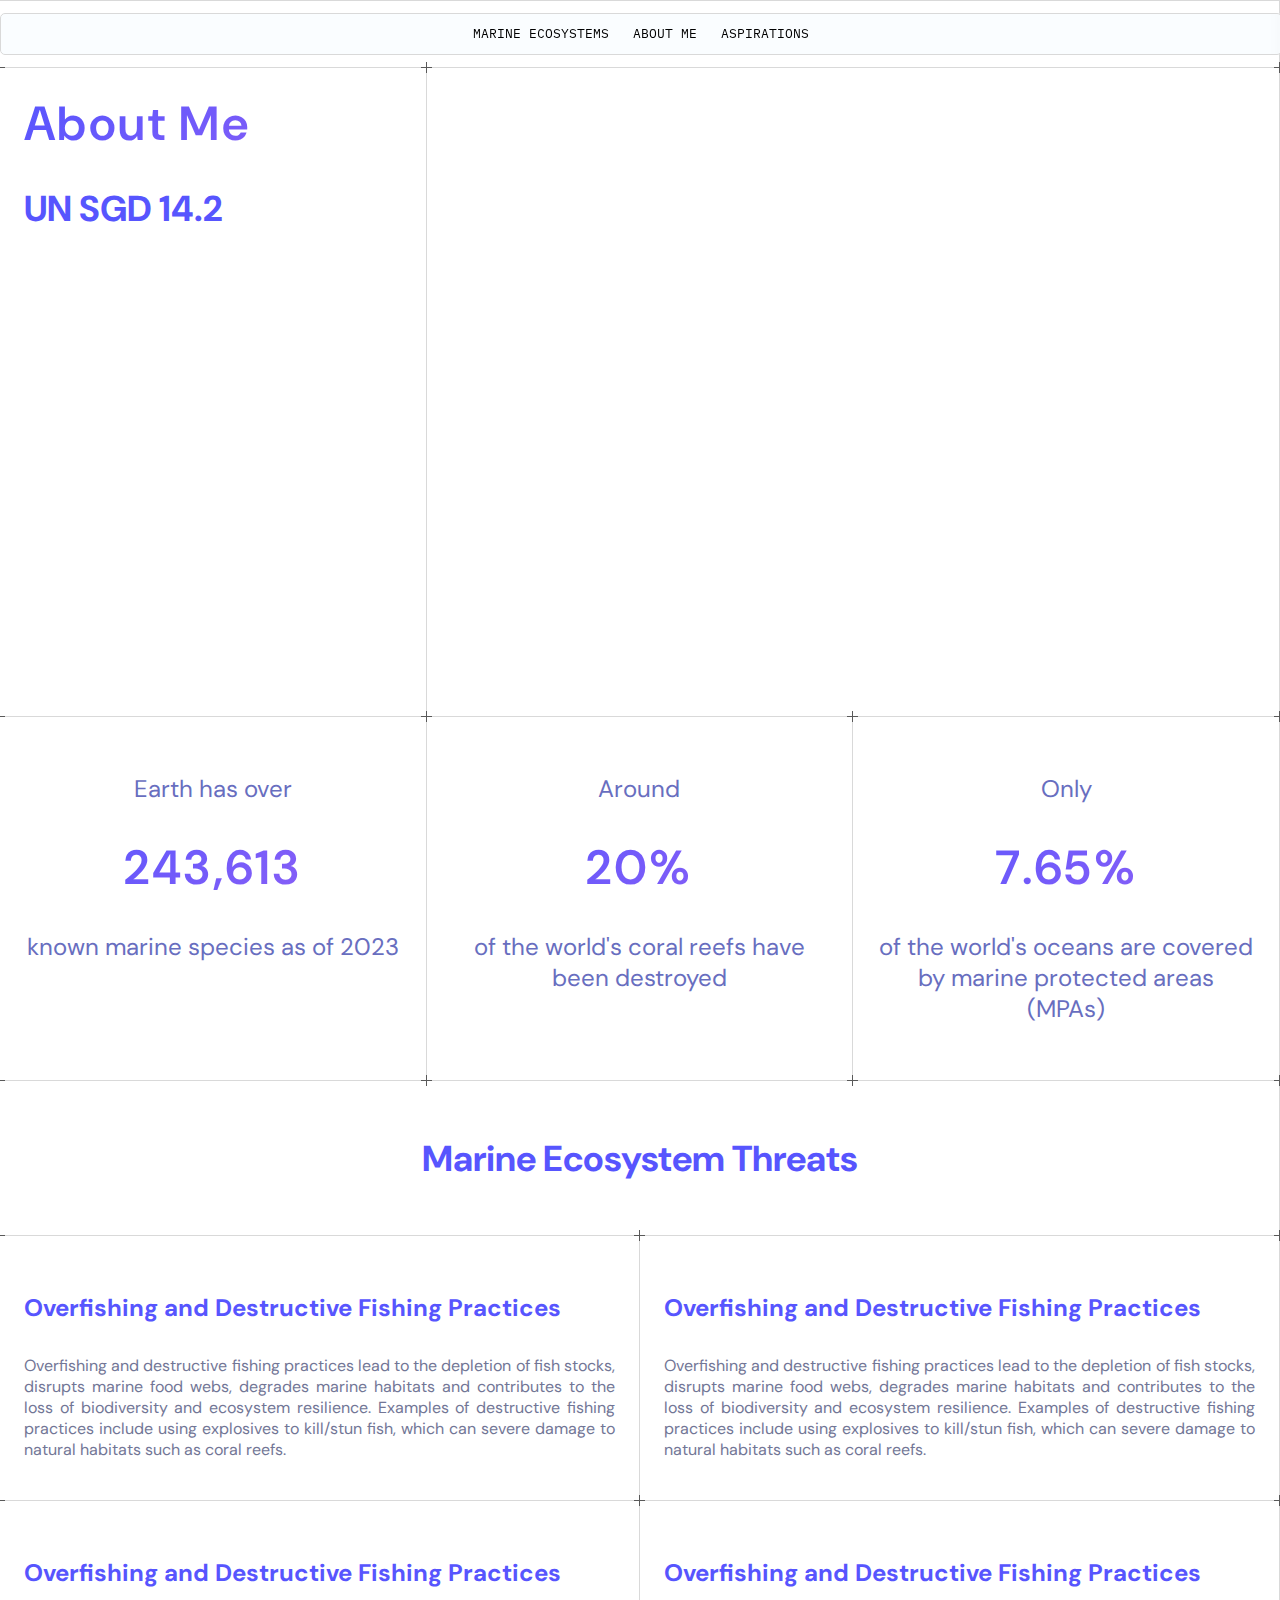
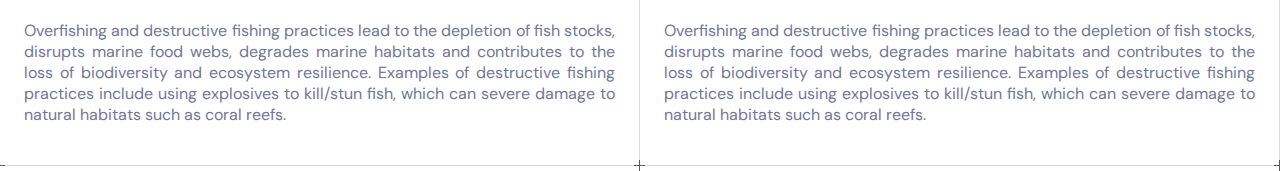
==== about-me.html @ d5c1db72 "remove smooth scroll" ====
<!DOCTYPE html>
<!--[if lt IE 7]>      <html class="no-js lt-ie9 lt-ie8 lt-ie7"> <![endif]-->
<!--[if IE 7]>         <html class="no-js lt-ie9 lt-ie8"> <![endif]-->
<!--[if IE 8]>         <html class="no-js lt-ie9"> <![endif]-->
<!--[if gt IE 8]>      <html class="no-js"> <!--<![endif]-->
<html>
    <head>
        <meta charset="utf-8">
        <meta http-equiv="X-UA-Compatible" content="IE=edge">
        <title></title>
        <meta name="description" content="">
        <meta name="viewport" content="width=device-width, initial-scale=1">
        <link rel="stylesheet" href="style.css">
        <link rel="stylesheet" href="gridstyle.css">
        <link rel="stylesheet" href="textnavstyle.css">
        <link rel="preconnect" href="https://fonts.googleapis.com">
        <link rel="preconnect" href="https://fonts.gstatic.com" crossorigin>
        <link href="https://fonts.googleapis.com/css2?family=DM+Sans:ital,opsz,wght@0,9..40,100..1000;1,9..40,100..1000&display=swap" rel="stylesheet">
        <script type="importmap">
            {
              "imports": {
                "three": "https://cdn.jsdelivr.net/npm/three@0.164.1/build/three.module.js",
                "three/addons/": "https://cdn.jsdelivr.net/npm/three@0.164.1/examples/jsm/"
              }
            }
          </script>         
    </head>
    <body>
        <div class="navwrapper">

            <div class="navbar">
                <nav>
                    <a href='/index.html' class="scrambletext" data-value="MARINE ECOSYSTEMS">MARINE ECOSYSTEMS</a>
                    <a href='/about-me.html'class="scrambletext" data-value="ABOUT ME">ABOUT ME</a>
                    <a class="scrambletext" data-value="ASPIRATIONS">ASPIRATIONS</a>
                </nav>
            </div>
        </div>
        <div class="smooth-scroll-wrapper">
            <div class="grid-container">
                <div class="grid-item" id="top-padding">
                </div>
                <div class="grid-item">
                    <section class="hero-section">
                        <h1>About Me</h1>
                        <h2>UN SGD 14.2</h2>
                        <span class="top-left-corner"></span>
                        <span class="top-right-corner"></span>
                        <span class="bottom-left-corner"></span>
                        <span class="bottom-right-corner"></span>
                    </section>
                </div>
                <div id="coral-container" class="grid-item coral-scene">
                    <canvas id="glCanvas" width="500px"></canvas>
                    <span class="top-left-corner"></span>
                    <span class="top-right-corner"></span>
                    <span class="bottom-left-corner"></span>
                </div>
            </div>

            <div class="grid-container facts-section">
                <div class="grid-item stat">
                    <h4>Earth has over</h4>
                    <h1>243,613</h1>
                    <h4>known marine species as of 2023</h4>
                    <span class="top-left-corner"></span>
                    <span class="top-right-corner"></span>
                    <span class="bottom-left-corner"></span>
                    <span class="bottom-right-corner"></span>
                </div>
                <div class="grid-item stat">
                    <h4>Around</h4>
                    <h1>20%</h1>
                    <h4>of the world's coral reefs have been destroyed</h4>
                    <span class="top-left-corner"></span>
                    <span class="top-right-corner"></span>
                    <span class="bottom-left-corner"></span>
                    <span class="bottom-right-corner"></span>
                </div>
                <div class="grid-item stat">
                    <h4>Only</h4>
                    <h1>7.65%</h1>
                    <h4>of the world's oceans are covered by marine protected areas (MPAs)</h4>
                    <span class="top-left-corner"></span>
                    <span class="top-right-corner"></span>
                    <span class="bottom-left-corner"></span>
                    <span class="bottom-right-corner"></span>
                </div>
                
            </div>
            
            <div class="grid-container">
                <div class="grid-item section-title">
                    <h2>Marine Ecosystem Threats</h2>
                </div>
            </div>
            
            <div class="grid-container column-2">
                <div class="grid-item">
                    <h4>Overfishing and Destructive Fishing Practices</h4>
                    <p>Overfishing and destructive fishing practices lead to the depletion of fish stocks, disrupts marine food webs, degrades marine habitats and contributes to the loss of biodiversity and ecosystem resilience. Examples of destructive fishing practices include using explosives to kill/stun fish, which can severe damage to natural habitats such as coral reefs.</p>
                    <span class="top-left-corner"></span>
                    <span class="top-right-corner"></span>
                    <span class="bottom-left-corner"></span>
                    <span class="bottom-right-corner"></span>
                </div> 
                <div class="grid-item">
                    <h4>Overfishing and Destructive Fishing Practices</h4>
                    <p>Overfishing and destructive fishing practices lead to the depletion of fish stocks, disrupts marine food webs, degrades marine habitats and contributes to the loss of biodiversity and ecosystem resilience. Examples of destructive fishing practices include using explosives to kill/stun fish, which can severe damage to natural habitats such as coral reefs.</p>
                    <span class="top-left-corner"></span>
                    <span class="top-right-corner"></span>
                    <span class="bottom-left-corner"></span>
                    <span class="bottom-right-corner"></span>
                </div> 
                <div class="grid-item">
                    <h4>Overfishing and Destructive Fishing Practices</h4>
                    <p>Overfishing and destructive fishing practices lead to the depletion of fish stocks, disrupts marine food webs, degrades marine habitats and contributes to the loss of biodiversity and ecosystem resilience. Examples of destructive fishing practices include using explosives to kill/stun fish, which can severe damage to natural habitats such as coral reefs.</p>
                    <span class="top-left-corner"></span>
                    <span class="top-right-corner"></span>
                    <span class="bottom-left-corner"></span>
                    <span class="bottom-right-corner"></span>
                </div> 
                <div class="grid-item">
                    <h4>Overfishing and Destructive Fishing Practices</h4>
                    <p>Overfishing and destructive fishing practices lead to the depletion of fish stocks, disrupts marine food webs, degrades marine habitats and contributes to the loss of biodiversity and ecosystem resilience. Examples of destructive fishing practices include using explosives to kill/stun fish, which can severe damage to natural habitats such as coral reefs.</p>
                    <span class="top-left-corner"></span>
                    <span class="top-right-corner"></span>
                    <span class="bottom-left-corner"></span>
                    <span class="bottom-right-corner"></span>
                </div> 
            </div>
            
            <!--[if lt IE 7]>
                <p class="browsehappy">You are using an <strong>outdated</strong> browser. Please <a href="#">upgrade your browser</a> to improve your experience.</p>
            <![endif]-->
        </div>
        <!-- <script src="smooth-scroll.js"></script> -->
        <script src="scramble.js"></script>
    </body>
</html>
---- style.css ----
html {
  width: 100%;
}

body {
    margin: 0;
    font-family: "DM Sans", sans-serif;
   background-image: url('bluefedbackground.jpg');
    background-size: cover;
    width: 100%;
    overflow-x: hidden;
}




/* NavBar */

.navwrapper {
  position: fixed !important;
  z-index: 2;
  width: 100%;
}

.navbar {
  height: 20px;
  padding-top: 8px;
  padding-bottom: 12px;
  grid-column: span 3;
  max-width: 1376px;
  width: 100%;
  margin: auto;
  margin-top: 13px;
  border: #D9D9D9 1px solid;
  border-radius: 5px;
  background: rgba( 240, 249, 255, 0.35 );
  backdrop-filter: blur( 4px );
  -webkit-backdrop-filter: blur( 4px );
}

nav {
  margin: auto;
  width: fit-content;
  float: center;
}

nav a {
  font-family: "IBMPlexMono-Regular";
  padding-left: 10px;
  padding-right: 10px;
  font-size: 0.8em;
  cursor: pointer;
  transition: color 0.4s ease-in-out;
  text-decoration: none;
  color: black;
}

nav a:hover {
  color: #2733df;
}

/* Hero Section */

#top-padding {
    height: 2vh;
    grid-column: span 3;
}


.hero-text h2 {
  color: #2733df;

}

.coral-scene {
  padding: 0px;
  height: 600px;
}

@media only screen and (max-width: 600px) {
  .coral-scene {
    width: 0px;
  }
}

@media only screen and (min-width: 600px) {
  .coral-scene {
    grid-column: span 2;
  }
}



/* Hero Section */

.hero-section {
  min-width: 400px;
}

#glCanvas {
  position: relative;
  width: 100%;
  height: auto;
}

/* Facts Section */
.facts-section h4 {
  color: #686EBF;
  font-weight: 400;
}

  /* Statistics Styling */

  .stat {
    text-align: center;
  }

  /* section title styling */
  .section-title h2 {
    text-align: center;
  }
---- gridstyle.css ----
/* Grid Styling */

.grid-container {
        max-width: 1400px;
        display: grid;
        /* repeat(repetition amount, track listing)  */ 
        align-items: stretch;
        margin: auto;
        box-sizing: border-box;
        grid-template-columns: repeat(auto-fit, minmax(400px, 1fr)); 
      }
      
    .column-2 {
        grid-template-columns: repeat(auto-fit, minmax(500px, 1fr)) !important; 
    }
    
    .grid-item {
        position: relative;
        padding: 1.5em;
        border: 1px solid #D9D9D9;
        margin-bottom: -1px;
        margin-left: -1px;
    }
    
    /* Pseudo Elements */
    
    /* Both Lines */
    
    .grid-item::before,
    .grid-item::after {
        content: "";
        background-color: #D9D9D9;
        position: absolute;
        box-sizing:border-box;
        width: 200vw;
        height: 1px;
        left: -200%;
    
    }
    
    /* Top Row Line */
    
    .grid-item::after {
        top: -1px;
    
    }
    
    /* Bottom Row Line */
    
    .grid-item::before {
        bottom:-1px;
    
    }
    
    
    /* intersection */
    /* create center element to apply pseudo elements */
    .top-right-corner, .bottom-right-corner, .top-left-corner, .bottom-left-corner {
        width: 1px;
        height: 1px;
        position: absolute;
        
    }
    /* create vertical line of intersection */
    .top-right-corner::before, .bottom-right-corner::before, .top-left-corner::before, .bottom-left-corner::before {
        content: "";
        position: absolute;
        height: 11px;
        width: 1px;
        background-color: #595959;
        z-index: 2;
        top: -5px;
    }
    /* create horizontal line of intersection */
    .top-right-corner::after, .bottom-right-corner::after, .top-left-corner::after, .bottom-left-corner::after {
        content: "";
        position: absolute;
        height: 1px;
        width: 11px;
        background-color: #595959;
        z-index: 2;
        left: -5px;
    }
    /* position center element at the grid intersections */
    .top-right-corner {
        top: -1px;
        right: -1px;
    }
     
    .bottom-right-corner {
        bottom: -1px;
        right: -1px;
    }
    
    .top-left-corner {
        top: -1px;
        left: -1px;
    }
    
    .bottom-left-corner {
        bottom: -1px;
        left: -1px;
    }
    
    .stat > .top-right-corner::before, .top-left-corner::before, .bottom-left-corner::before, .bottom-right-corner::before {
        left: 0px;
    }
---- textnavstyle.css ----
@font-face {
    font-family: 'IBMPlexMono-Regular';
    src: url('IBMPlexMono-Regular.ttf');
  }
  
  @keyframes move-bg {
    to {
      background-position: 400% 0;
    }
  }
  
  h1 {
    font-size: 3em;
    color: #5755FE;
    margin: 0;
    font-weight: 600;
    letter-spacing: 0.05em;
    background: linear-gradient(
      -45deg,
      #5755FE,
      #c46bee,
      #5755FE
    ) 0 0 / 400% 100%;
    color: transparent;
    -webkit-background-clip: text;
    background-clip: text;
    animation: move-bg 15s infinite linear;
  }
  
  h2 {
    font-size: 2.25em;
    color: #5755FE;
  }
  
  h3 {
    font-size: 1.76em;
    color: #5755FE;
  }
  
  h4 {
    font-size: 1.5em;
    color: #5755FE;
  }
  
  h5 {
    font-size: 1.25em;
  }
  
  p {
    color: #727696;
    text-align: justify;
  }
  

  /* NavBar */

.navwrapper {
  position: fixed !important;
  z-index: 2;
  width: 100%;
}

.navbar {
  height: 20px;
  padding-top: 8px;
  padding-bottom: 12px;
  grid-column: span 3;
  max-width: 1376px;
  width: 100%;
  margin: auto;
  margin-top: 13px;
  border: #D9D9D9 1px solid;
  border-radius: 5px;
  background: rgba( 240, 249, 255, 0.35 );
  backdrop-filter: blur( 4px );
  -webkit-backdrop-filter: blur( 4px );
}

nav {
  margin: auto;
  width: fit-content;
  float: center;
}

nav a {
  font-family: "IBMPlexMono-Regular";
  padding-left: 10px;
  padding-right: 10px;
  font-size: 0.8em;
  cursor: pointer;
  transition: color 0.4s ease-in-out;
  text-decoration: none;
  color: black;
}

nav a:hover {
  color: #2733df;
}
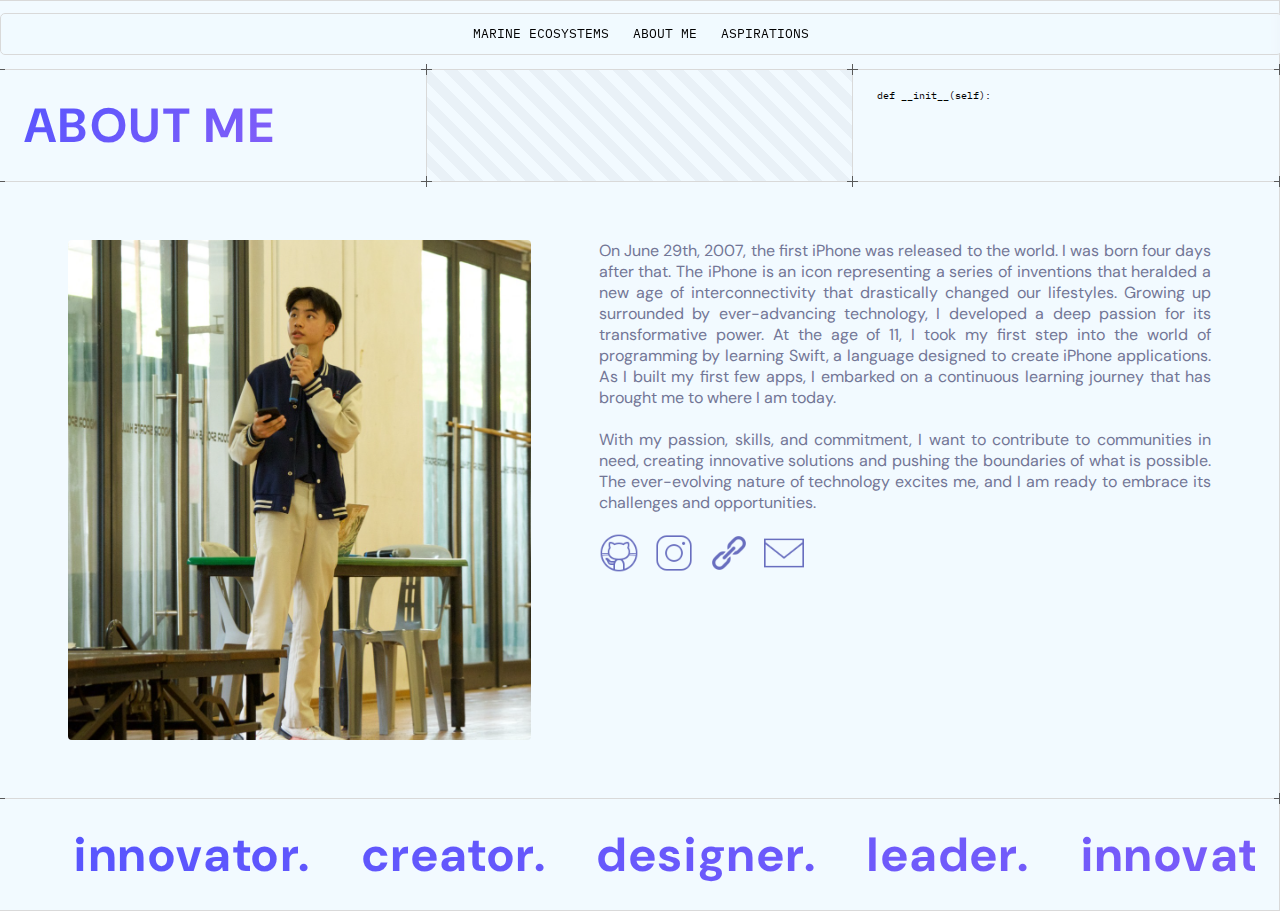
==== commit 418a5b38: "added aspirations page, finished about me page" ====
--- a/about-me.html
+++ b/about-me.html
@@ -1,29 +1,17 @@
 <!DOCTYPE html>
-<!--[if lt IE 7]>      <html class="no-js lt-ie9 lt-ie8 lt-ie7"> <![endif]-->
-<!--[if IE 7]>         <html class="no-js lt-ie9 lt-ie8"> <![endif]-->
-<!--[if IE 8]>         <html class="no-js lt-ie9"> <![endif]-->
-<!--[if gt IE 8]>      <html class="no-js"> <!--<![endif]-->
-<html>
+<html lang="en">
     <head>
         <meta charset="utf-8">
         <meta http-equiv="X-UA-Compatible" content="IE=edge">
-        <title></title>
+        <title>About ME</title>
         <meta name="description" content="">
         <meta name="viewport" content="width=device-width, initial-scale=1">
-        <link rel="stylesheet" href="style.css">
-        <link rel="stylesheet" href="gridstyle.css">
-        <link rel="stylesheet" href="textnavstyle.css">
+        <link rel="stylesheet" href="css/about-me.css">
+        <link rel="stylesheet" href="css/gridstyle.css">
+        <link rel="stylesheet" href="css/textnavstyle.css">
         <link rel="preconnect" href="https://fonts.googleapis.com">
         <link rel="preconnect" href="https://fonts.gstatic.com" crossorigin>
         <link href="https://fonts.googleapis.com/css2?family=DM+Sans:ital,opsz,wght@0,9..40,100..1000;1,9..40,100..1000&display=swap" rel="stylesheet">
-        <script type="importmap">
-            {
-              "imports": {
-                "three": "https://cdn.jsdelivr.net/npm/three@0.164.1/build/three.module.js",
-                "three/addons/": "https://cdn.jsdelivr.net/npm/three@0.164.1/examples/jsm/"
-              }
-            }
-          </script>         
     </head>
     <body>
         <div class="navwrapper">
@@ -31,110 +19,82 @@
             <div class="navbar">
                 <nav>
                     <a href='/index.html' class="scrambletext" data-value="MARINE ECOSYSTEMS">MARINE ECOSYSTEMS</a>
-                    <a href='/about-me.html'class="scrambletext" data-value="ABOUT ME">ABOUT ME</a>
-                    <a class="scrambletext" data-value="ASPIRATIONS">ASPIRATIONS</a>
+                    <a href='/about-me.html' class="scrambletext" data-value="ABOUT ME">ABOUT ME</a>
+                    <a href='/aspirations.html' class="scrambletext" data-value="ASPIRATIONS">ASPIRATIONS</a>
                 </nav>
             </div>
         </div>
-        <div class="smooth-scroll-wrapper">
+        <section class="about">
             <div class="grid-container">
                 <div class="grid-item" id="top-padding">
                 </div>
-                <div class="grid-item">
-                    <section class="hero-section">
-                        <h1>About Me</h1>
-                        <h2>UN SGD 14.2</h2>
-                        <span class="top-left-corner"></span>
-                        <span class="top-right-corner"></span>
-                        <span class="bottom-left-corner"></span>
-                        <span class="bottom-right-corner"></span>
-                    </section>
-                </div>
-                <div id="coral-container" class="grid-item coral-scene">
-                    <canvas id="glCanvas" width="500px"></canvas>
-                    <span class="top-left-corner"></span>
-                    <span class="top-right-corner"></span>
-                    <span class="bottom-left-corner"></span>
-                </div>
-            </div>
-
-            <div class="grid-container facts-section">
-                <div class="grid-item stat">
-                    <h4>Earth has over</h4>
-                    <h1>243,613</h1>
-                    <h4>known marine species as of 2023</h4>
+                <div class="grid-item title-item">
+                    <h1>ABOUT ME</h1>
                     <span class="top-left-corner"></span>
                     <span class="top-right-corner"></span>
                     <span class="bottom-left-corner"></span>
                     <span class="bottom-right-corner"></span>
                 </div>
-                <div class="grid-item stat">
-                    <h4>Around</h4>
-                    <h1>20%</h1>
-                    <h4>of the world's coral reefs have been destroyed</h4>
+                <div class="grid-item filler-item">
                     <span class="top-left-corner"></span>
                     <span class="top-right-corner"></span>
                     <span class="bottom-left-corner"></span>
                     <span class="bottom-right-corner"></span>
                 </div>
-                <div class="grid-item stat">
-                    <h4>Only</h4>
-                    <h1>7.65%</h1>
-                    <h4>of the world's oceans are covered by marine protected areas (MPAs)</h4>
+                <div class="grid-item code-item">
+                    <div id="code-container"></div>
+
                     <span class="top-left-corner"></span>
                     <span class="top-right-corner"></span>
                     <span class="bottom-left-corner"></span>
                     <span class="bottom-right-corner"></span>
                 </div>
-                
-            </div>
-            
-            <div class="grid-container">
-                <div class="grid-item section-title">
-                    <h2>Marine Ecosystem Threats</h2>
-                </div>
-            </div>
-            
-            <div class="grid-container column-2">
-                <div class="grid-item">
-                    <h4>Overfishing and Destructive Fishing Practices</h4>
-                    <p>Overfishing and destructive fishing practices lead to the depletion of fish stocks, disrupts marine food webs, degrades marine habitats and contributes to the loss of biodiversity and ecosystem resilience. Examples of destructive fishing practices include using explosives to kill/stun fish, which can severe damage to natural habitats such as coral reefs.</p>
-                    <span class="top-left-corner"></span>
+                <div class="grid-item content-item">
+                    <img src="assets/kazu.JPG" alt="Kazu Ho Jie An">
+                    <div class="text">
+                        <p>On June 29th, 2007, the first iPhone was released to the world. I was born four days after that. The iPhone is an icon representing a series of inventions that heralded a new age of interconnectivity that drastically changed our lifestyles. Growing up surrounded by ever-advancing technology, I developed a deep passion for its transformative power. At the age of 11, I took my first step into the world of programming by learning Swift, a language designed to create iPhone applications. As I built my first few apps, I embarked on a continuous learning journey that has brought me to where I am today.
+                        <br><br>
+                        With my passion, skills, and commitment, I want to contribute to communities in need, creating innovative solutions and pushing the boundaries of what is possible. The ever-evolving nature of technology excites me, and I am ready to embrace its challenges and opportunities.</p>
+                        <div class="socials">
+                            <a href="https://github.com/kaz-uuu">
+                                <img src="assets/icons8-github-50.png" alt="github">
+                            </a>
+                            <a href="https://www.instagram.com/k4zu.mp3/">
+                                <img src="assets/icons8-instagram-50.png" alt="instagram">
+                            </a>
+                            <a  href="https://kazu.digital">
+                                <img src="assets/icons8-link-50.png" alt="site-link">
+                            </a>
+                            <a href="mailto:kazu.24@ichat.sp.edu.sg">
+                                <img src="assets/icons8-email-50.png" alt="email">
+                            </a>
+                            </div>
+                    </div>
+                            <span class="top-left-corner"></span>
                     <span class="top-right-corner"></span>
                     <span class="bottom-left-corner"></span>
                     <span class="bottom-right-corner"></span>
-                </div> 
-                <div class="grid-item">
-                    <h4>Overfishing and Destructive Fishing Practices</h4>
-                    <p>Overfishing and destructive fishing practices lead to the depletion of fish stocks, disrupts marine food webs, degrades marine habitats and contributes to the loss of biodiversity and ecosystem resilience. Examples of destructive fishing practices include using explosives to kill/stun fish, which can severe damage to natural habitats such as coral reefs.</p>
+                </div>
+                
+                <div class="grid-item bottom-banner">
+                    <div class="marquee-container">
+                        <div class="marquee">
+                            <h1>&emsp;innovator.&emsp;creator.&emsp;designer.&emsp;leader.&emsp;innovator.&emsp;creator.&emsp;designer.&emsp;leader.&emsp;</h1>
+                        </div>
+                    </div>
                     <span class="top-left-corner"></span>
                     <span class="top-right-corner"></span>
-                    <span class="bottom-left-corner"></span>
-                    <span class="bottom-right-corner"></span>
-                </div> 
-                <div class="grid-item">
-                    <h4>Overfishing and Destructive Fishing Practices</h4>
-                    <p>Overfishing and destructive fishing practices lead to the depletion of fish stocks, disrupts marine food webs, degrades marine habitats and contributes to the loss of biodiversity and ecosystem resilience. Examples of destructive fishing practices include using explosives to kill/stun fish, which can severe damage to natural habitats such as coral reefs.</p>
-                    <span class="top-left-corner"></span>
-                    <span class="top-right-corner"></span>
-                    <span class="bottom-left-corner"></span>
-                    <span class="bottom-right-corner"></span>
-                </div> 
-                <div class="grid-item">
-                    <h4>Overfishing and Destructive Fishing Practices</h4>
-                    <p>Overfishing and destructive fishing practices lead to the depletion of fish stocks, disrupts marine food webs, degrades marine habitats and contributes to the loss of biodiversity and ecosystem resilience. Examples of destructive fishing practices include using explosives to kill/stun fish, which can severe damage to natural habitats such as coral reefs.</p>
-                    <span class="top-left-corner"></span>
-                    <span class="top-right-corner"></span>
-                    <span class="bottom-left-corner"></span>
-                    <span class="bottom-right-corner"></span>
-                </div> 
+                
+                </div>
             </div>
+        </section>
+
             
             <!--[if lt IE 7]>
                 <p class="browsehappy">You are using an <strong>outdated</strong> browser. Please <a href="#">upgrade your browser</a> to improve your experience.</p>
             <![endif]-->
-        </div>
         <!-- <script src="smooth-scroll.js"></script> -->
-        <script src="scramble.js"></script>
+        <script src="javascript/scramble.js"></script>
+        <script src="javascript/code-animation.js"></script>
     </body>
 </html>--- a/css/about-me.css
+++ b/css/about-me.css
@@ -0,0 +1,104 @@
+html {
+        width: 100%;
+      }
+      
+body {
+        margin: 0;
+        font-family: "DM Sans", sans-serif;
+        /* background-image: url('bluefedbackground.jpg'); */
+        background-size: cover;
+        width: 100%;
+        overflow-x: hidden;
+        background-color: #F2FAFF;
+}
+
+@font-face {
+        font-family: 'IBMPlexMono-Regular';
+        src: url('../fonts/IBMPlexMono-Regular.ttf');
+}
+
+
+/* About Me Section */
+
+.about-item > h1 {
+        font-weight: 800;
+}
+
+/* Code Animation */
+#code-container {
+        font-size: 0.6em;
+        font-family: "IBMPlexMono-Regular";
+        white-space: pre;
+        line-height: 1.5;
+        display: flex;
+        flex-direction: column;
+        justify-content: flex-end;
+}
+
+.code-item {
+        padding-top: 19px !important;
+        padding-bottom: 19px !important;
+}
+
+.filler-item {
+        background: repeating-linear-gradient(
+                45deg,
+                #606cbc00,
+                #16237700 10px,
+                #e9f1f7 10px,
+                #e9f1f7  20px
+        );
+}
+
+.content-item {
+        grid-column: span 3;
+        height: fit-content;
+        display: flex;
+        flex-direction: row;
+        gap: 68px;
+        padding: 58px 68px 58px 68px !important;
+}
+
+.content-item > img {
+        height: 500px;
+        border-radius: 4px;
+}
+
+.text p {
+        margin: 0;
+}
+
+.socials {
+        width: 100%;
+        display: flex;
+        margin: auto;
+        gap: 15px;
+        align-content: center;
+        margin-top: 20px;
+}
+
+.socials img {
+        height: 40px;
+}
+
+.bottom-banner {
+        grid-column: span 3;
+}
+
+.marquee-container {
+        width: 100%;
+        overflow: hidden;
+        white-space: nowrap;
+    }
+    .marquee {
+        display: inline-block;
+        animation: marquee 13s linear infinite;
+    }
+    @keyframes marquee {
+        0% {
+            transform: translateX(0%);
+        }
+        100% {
+            transform: translateX(-50%);
+        }
+    }--- a/css/gridstyle.css
+++ b/css/gridstyle.css
@@ -0,0 +1,109 @@
+/* Grid Styling */
+
+.grid-container {
+        max-width: 1400px;
+        display: grid;
+        /* repeat(repetition amount, track listing)  */ 
+        align-items: stretch;
+        margin: auto;
+        box-sizing: border-box;
+        grid-template-columns: repeat(auto-fit, minmax(400px, 1fr)); 
+      }
+      
+    .column-2 {
+        grid-template-columns: repeat(auto-fit, minmax(500px, 1fr)) !important; 
+    }
+    
+    .grid-item {
+        position: relative;
+        padding: 1.5em;
+        border: 1px solid #D9D9D9;
+        margin-bottom: -1px;
+        margin-left: -1px;
+    }
+    
+    /* Pseudo Elements */
+    
+    /* Both Lines */
+    
+    .grid-item::before,
+    .grid-item::after {
+        content: "";
+        background-color: #D9D9D9;
+        position: absolute;
+        box-sizing:border-box;
+        width: 200vw;
+        height: 1px;
+        left: -100%;
+    
+    }
+    
+    /* Top Row Line */
+    
+    .grid-item::after {
+        top: -1px;
+    
+    }
+    
+    /* Bottom Row Line */
+    
+    .grid-item::before {
+        bottom:-1px;
+    
+    }
+    
+    
+    /* intersection */
+    /* create center element to apply pseudo elements */
+    .top-right-corner, .bottom-right-corner, .top-left-corner, .bottom-left-corner {
+        width: 1px;
+        height: 1px;
+        position: absolute;
+        
+    }
+    /* create vertical line of intersection */
+    .top-right-corner::before, .bottom-right-corner::before, .top-left-corner::before, .bottom-left-corner::before {
+        content: "";
+        position: absolute;
+        height: 11px;
+        width: 1px;
+        background-color: #595959;
+        z-index: 2;
+        top: -5px;
+    }
+    /* create horizontal line of intersection */
+    .top-right-corner::after, .bottom-right-corner::after, .top-left-corner::after, .bottom-left-corner::after {
+        content: "";
+        position: absolute;
+        height: 1px;
+        width: 11px;
+        background-color: #595959;
+        z-index: 2;
+        left: -5px;
+    }
+    /* position center element at the grid intersections */
+    .top-right-corner {
+        top: -1px;
+        right: -1px;
+    }
+     
+    .bottom-right-corner {
+        bottom: -1px;
+        right: -1px;
+    }
+    
+    .top-left-corner {
+        top: -1px;
+        left: -1px;
+    }
+    
+    .bottom-left-corner {
+        bottom: -1px;
+        left: -1px;
+    }
+    
+    .stat > .top-right-corner::before, .top-left-corner::before, .bottom-left-corner::before, .bottom-right-corner::before {
+        left: 0px;
+    }
+    
+    --- a/css/textnavstyle.css
+++ b/css/textnavstyle.css
@@ -0,0 +1,105 @@
+@font-face {
+    font-family: 'IBMPlexMono-Regular';
+    src: url('../fonts/IBMPlexMono-Regular.ttf');
+  }
+  
+
+  /* TEXT STYLING  */
+  
+  @keyframes move-bg {
+    to {
+      background-position: 400% 0;
+    }
+  }
+  
+  h1 {
+    font-size: 3em;
+    color: #5755FE;
+    margin: 0;
+    font-weight: 700;
+    letter-spacing: 0.05em;
+    background: linear-gradient(
+      -45deg,
+      #5755FE,
+      #c46bee,
+      #5755FE
+    ) 0 0 / 400% 100%;
+    color: transparent;
+    -webkit-background-clip: text;
+    background-clip: text;
+    animation: move-bg 15s infinite linear;
+  }
+  
+  h2 {
+    font-size: 2.25em;
+    color: #5755FE;
+  }
+  
+  h3 {
+    font-size: 1.76em;
+    color: #5755FE;
+  }
+  
+  h4 {
+    font-size: 1.5em;
+    color: #5755FE;
+  }
+  
+  h5 {
+    font-size: 1.25em;
+  }
+  
+  p {
+    color: #727696;
+    text-align: justify;
+  }
+  
+
+  /* NavBar */
+
+#top-padding {
+    height: 20px;
+    grid-column: span 3;
+}
+
+.navwrapper {
+  position: fixed !important;
+  z-index: 3;
+  width: 100%;
+}
+
+.navbar {
+  height: 20px;
+  padding-top: 8px;
+  padding-bottom: 12px;
+  grid-column: span 3;
+  max-width: 1376px;
+  width: 100%;
+  margin: auto;
+  margin-top: 13px;
+  border: #D9D9D9 1px solid;
+  border-radius: 5px;
+  background: rgba( 240, 249, 255, 0.35 );
+  backdrop-filter: blur( 4px );
+  -webkit-backdrop-filter: blur( 4px );
+}
+
+nav {
+  margin: auto;
+  width: fit-content;
+}
+
+nav a {
+  font-family: "IBMPlexMono-Regular";
+  padding-left: 10px;
+  padding-right: 10px;
+  font-size: 0.8em;
+  cursor: pointer;
+  transition: color 0.4s ease-in-out;
+  text-decoration: none;
+  color: black;
+}
+
+nav a:hover {
+  color: #2733df;
+}
